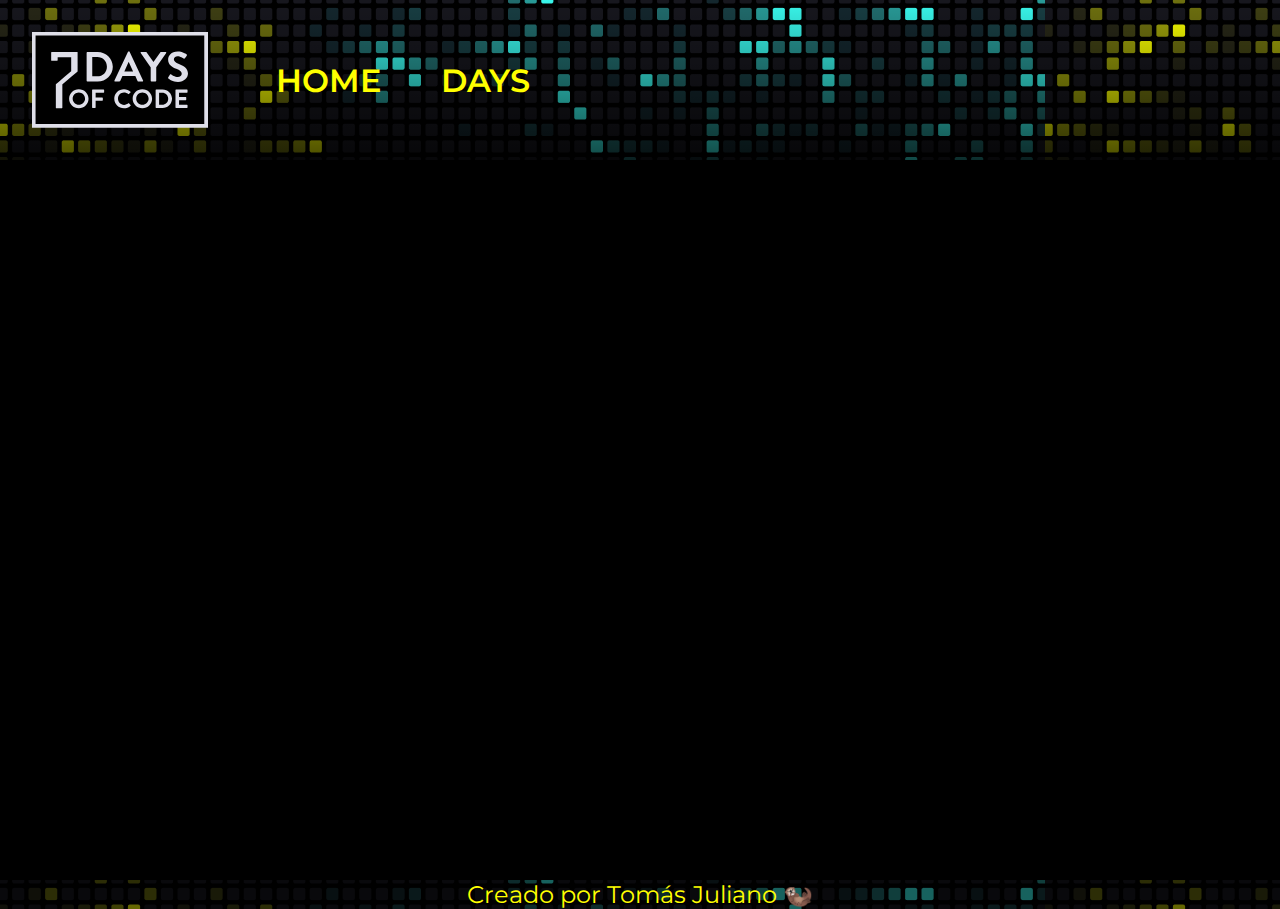
==== pages/day1.html @ c91eee8f "Add css, img and pages folder. Create day1.html and day2.html" ====
<!DOCTYPE html>
<html lang="es">
<head>
    <meta charset="UTF-8">
    <meta name="viewport" content="width=device-width, initial-scale=1.0">
    <title>#7DaysOfCode | Day 1</title>
    <link rel="stylesheet" href="/css/style.css">
</head>
<body>
    <header class="header">
        <img class="header__logo" src="/img/7daysofcode-logo.svg" alt="Logo 7 Days of code.">
        <nav class="header__menu">
            <ul class="header__menu__horizontal">
                <li><a href="/index.html">HOME</a></li>
                <li>
                    <a href="#">DAYS</a>
                    <ul class="header__menu__vertical">
                        <li><a href="/pages/day1.html">#Day1</a></li>
                        <li><a href="/pages/day2.html">#Day2</a></li>
                        <li><a href="/pages/day3.html">#Day3</a></li>
                        <li><a href="/pages/day4.html">#Day4</a></li>
                        <li><a href="/pages/day5.html">#Day5</a></li>
                        <li><a href="/pages/day6.html">#Day6</a></li>
                        <li><a href="/pages/day7.html">#Day7</a></li>
                    </ul>
                </li>
            </ul>
        </nav>
    </header>
    <main class="main">
        
    </main>
    <footer class="footer">
        <p class="footer__text">Creado por Tomás Juliano 🦦</p>
    </footer>
    
</body>
<script src="scripts/app-day1.js"></script>
</html>
---- css/style.css ----
@import url('https://fonts.googleapis.com/css2?family=Krona+One&family=Montserrat:ital,wght@0,100..900;1,100..900&display=swap');

*{
    margin: 0%;
    padding: 0%;
}

body{
    min-height: 100vh;
    box-sizing: border-box;
    background-color: black;
    font-family: Arial, sans-serif;
    display: flex;
    flex-direction: column;
    align-items: center;
    flex: 1;
}

/* -------------------------------- HEADER -------------------------------- */
.header{
    width: 100%;
    height: 8%;
    background-image: linear-gradient(transparent, rgba(0, 0, 0, 0.7)), url('/img/7daysofcode-background.png');
    background-size: auto;
    display: flex;
    flex-direction: row;
    font-family: "Montserrat", sans-serif;
    font-weight: 600;
}

.header__logo{
    padding: 2rem;
    height: 6rem;
    width: auto;
}

.header__menu{
    display: flex;
    justify-content: center;
    align-items: center;
    max-width: 900px;
    font-size: 2rem;
    padding: 1rem;
    color: yellow;
}

.header__menu__horizontal{
    list-style: none;
    display: flex;
    justify-content: space-around;
    gap: 20px;
}

.header__menu__horizontal > li > a{
    display: block;
    padding: 15px 20px;
    gap: 10px;
    color: yellow;
    text-decoration: none;
}

.header__menu__horizontal > li:hover .header__menu__vertical{
    display: inline;
    box-shadow: 1px 1px 5px yellow;
    border-radius: 10px;
    border-style: solid;
    border-color: yellow;
}

.header__menu__horizontal > li > a:hover{
    text-shadow: 1px 1px 4px yellow;
}

.header__menu__vertical{
    position: absolute;
    display: none;
    list-style: none;
    width: 200px;
    background-color: rgba(0, 0, 0, 0.5);
}

.header__menu__vertical > li > a{
    display: block;
    gap: 10px;
    color: yellow;
    text-decoration: none;
}

.header__menu__vertical > li:hover{
    background-color: rgba(255, 255, 0, 0.282);
}
/* -------------------------------- MAIN -------------------------------- */

.main{
    width: 100%;
    height: 80vh;
    align-items: center;
    justify-content: center;
    font-family: "Montserrat", sans-serif;
}

.main__titulo{
    color: yellow;
    font-size: 3.5rem;
    text-align: center;
    padding: 1rem;
}

.main__day__container{
    width: 80%;
    height: 80%;
    margin: auto;
    display: flex;
    flex-wrap: wrap;
    justify-content: center;
    gap: 2rem;
    border: 0.5rem;
    border-style: solid;
    border-color: yellow;
}

.main__day__container__content{
    display: flex;
    flex-direction: column;
    align-items: center;
    justify-content: center;
}

.main__day__container__content__day__text{
    color: yellow;
    font-size: 2rem;
    text-align: center;
    padding: 0.5rem;
}

.main__day__container__content__day__description{
    color: white;
    font-size: 1.5rem;
    padding-bottom: 0.5rem;
    text-align: center;
}

.main__day__container__content__buttons{
    width: 100%;
    display: flex;
    justify-content: center;
    align-items: center;
    gap: 1rem;
}

.main__day__container__content__button{
    display: flex;
    justify-content: center;
    align-items: center;
    width: 50%;
    height: 50%;
    padding: 0.5rem;
    background-color: black;
    border: yellow solid 0.2rem;
    border-radius: 1rem;
    color: yellow;
    font-size: 2rem;
    font-weight: 400;
    text-decoration: none;
}

#resolucion{
    background-color: yellow;
    color: black;
    font-weight: 500;
}

.main__day__container__content__button:hover{
    box-shadow: 1px 1px 5px #ffff00;
}

/* -------------------------------- FOOTER -------------------------------- */

.footer{
    width: 100%;
    height: 5%;
    background-image: url('/img/7daysofcode-background.png');
    background-color: rgba(0, 0, 0, 0.6);
    background-blend-mode: darken;
    background-size: auto;
    align-items: center;
    justify-content: center;

}

.footer__text{
    font-family: "Montserrat", sans-serif;
    font-size: 1.5rem;
    font-weight: 400;
    color: yellow;
    text-align: center;
}
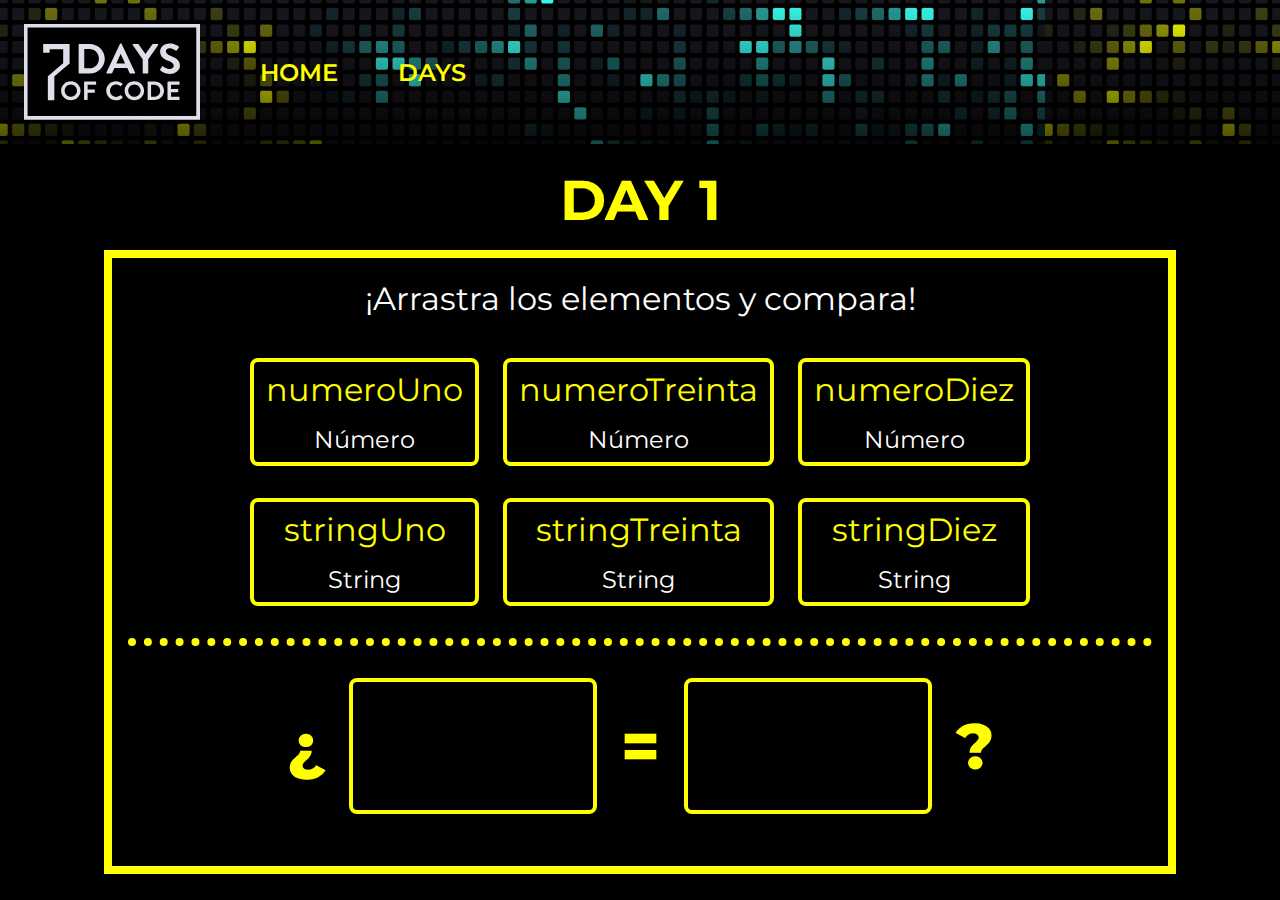
==== commit bb5f3354: "Finished Day 1." ====
--- a/pages/day1.html
+++ b/pages/day1.html
@@ -5,6 +5,7 @@
     <meta name="viewport" content="width=device-width, initial-scale=1.0">
     <title>#7DaysOfCode | Day 1</title>
     <link rel="stylesheet" href="/css/style.css">
+    <link rel="stylesheet" href="/css/style-day1.css">
 </head>
 <body>
     <header class="header">
@@ -27,13 +28,55 @@
             </ul>
         </nav>
     </header>
-    <main class="main">
-        
+    <main class="main" id="main__day1">
+        <h1 class="main__titulo">DAY 1</h1>
+        <div class="main__day1__container">
+            <div class="main__day1__text" id="texto_inicial">¡Arrastra los elementos y compara!</div>
+            <div class="main__variables">
+                <div class="variable__comparacion">
+                    <div class="main__variable" draggable="true" id="numeroUno" data-name="uno" data-type="numero">
+                        <p class="main__variable__nombre" id="numeroUn-nombre">numeroUno</p>
+                        <p class="main__variable__tipo" id="numeroUn-tipo">Número</p>
+                    </div>
+                    <div class="main__variable" draggable="true" id="stringUno" data-name="uno" data-type="string">
+                        <p class="main__variable__nombre" id="stringUn-nombre">stringUno</p>
+                        <p class="main__variable__tipo" id="stringUn-tipo">String</p>
+                    </div>
+                </div>
+                <div class="variable__comparacion">
+                    <div class="main__variable" draggable="true" id="numeroTreinta" data-name="treinta" data-type="numero">
+                        <p class="main__variable__nombre" id="numeroTreinta-nombre">numeroTreinta</p>
+                        <p class="main__variable__tipo" id="numeroTreinta-tipo">Número</p>
+                    </div>
+                    <div class="main__variable" draggable="true" id="stringTreinta" data-name="treinta" data-type="string">
+                        <p class="main__variable__nombre" id="stringTreinta-nombre">stringTreinta</p>
+                        <p class="main__variable__tipo" id="stringTreinta-tipo">String</p>
+                    </div>
+                </div>
+                <div class="variable__comparacion">
+                    <div class="main__variable" draggable="true" id="numeroDiez" data-name="diez" data-type="numero">
+                        <p class="main__variable__nombre" id="numeroDiez-nombre">numeroDiez</p>
+                        <p class="main__variable__tipo" id="numeroDiez-tipo">Número</p>
+                    </div>
+                    <div class="main__variable" draggable="true" id="stringDiez" data-name="diez" data-type="string">
+                        <p class="main__variable__nombre" id="stringDiez-nombre">stringDiez</p>
+                        <p class="main__variable__tipo" id="stringDiez-tipo">String</p>
+                    </div>
+                </div>
+            </div>
+            <div class="main__day1__separador"></div>
+            <div class="main__day1__comparador">
+                <div class="main__day1__dropzones">
+                    <div class="main__day1__text" id="¿">¿</div>
+                    <div class="main__dropzone" id="dropA"></div>
+                    <div class="main__day1__text">=</div>
+                    <div class="main__dropzone" id="dropB"></div>
+                    <div class="main__day1__text" id="?">?</div>
+                </div>
+                <div class="main__day1__text" id="respuesta_comparacion"></div>
+            </div>
+        </div>
     </main>
-    <footer class="footer">
-        <p class="footer__text">Creado por Tomás Juliano 🦦</p>
-    </footer>
-    
 </body>
-<script src="scripts/app-day1.js"></script>
+<script src="/js/app-day1.js"></script>
 </html>--- a/css/style.css
+++ b/css/style.css
@@ -19,7 +19,7 @@
 /* -------------------------------- HEADER -------------------------------- */
 .header{
     width: 100%;
-    height: 8%;
+    height: 10%;
     background-image: linear-gradient(transparent, rgba(0, 0, 0, 0.7)), url('/img/7daysofcode-background.png');
     background-size: auto;
     display: flex;
@@ -29,7 +29,7 @@
 }
 
 .header__logo{
-    padding: 2rem;
+    padding: 1.5rem;
     height: 6rem;
     width: auto;
 }
@@ -39,7 +39,7 @@
     justify-content: center;
     align-items: center;
     max-width: 900px;
-    font-size: 2rem;
+    font-size: 1.5rem;
     padding: 1rem;
     color: yellow;
 }
@@ -95,7 +95,6 @@
     width: 100%;
     height: 80vh;
     align-items: center;
-    justify-content: center;
     font-family: "Montserrat", sans-serif;
 }
 
@@ -109,14 +108,12 @@
 .main__day__container{
     width: 80%;
     height: 80%;
-    margin: auto;
+    margin: 0rem 11.5rem 0rem 11.5rem;
+    gap: 2rem;
     display: flex;
     flex-wrap: wrap;
     justify-content: center;
-    gap: 2rem;
-    border: 0.5rem;
-    border-style: solid;
-    border-color: yellow;
+    border: 0.5rem solid yellow;
 }
 
 .main__day__container__content{
--- a/css/style-day1.css
+++ b/css/style-day1.css
@@ -0,0 +1,125 @@
+#main__day1{
+    width: 100%;
+    height: 80vh;
+    padding: 0.5rem 0rem 0.5rem 0rem;
+    display: flex;
+    flex-direction: column;
+    align-items: center;
+    justify-content: center;
+}
+
+.main__day1__container{
+    width: 80%;
+    height: 80%;
+    margin: 0rem 11.5rem 0rem 11.5rem;
+    padding: 1rem;
+    gap: 2rem;
+    display: flex;
+    flex-direction: column;
+    align-items: center;
+    justify-content: center;
+    border: 0.5rem solid yellow;
+}
+
+.main__variables{
+    display: flex;
+    flex-wrap: wrap;
+    justify-content: center;
+    align-items: center;
+    gap: 2rem;
+}
+
+.variable__comparacion{
+    display: flex;
+    flex-direction: column;
+    justify-content: center;
+    align-items: center;
+    gap: 2rem;
+}
+
+.main__variable{
+    width: 100%;
+    height: fit-content;
+    display: flex;
+    flex-direction: column;
+    justify-content: center;
+    align-items: center;
+    border: 0.25rem solid yellow;
+    border-radius: 0.5rem;
+    cursor: grab;
+}
+
+.main__variable__nombre{
+    color: yellow;
+    font-size: 2rem;
+    padding: 0.5rem;
+}
+
+.main__variable__tipo{
+    color: white;
+    font-size: 1.5rem;
+    padding: 0.5rem;
+}
+
+.main__day1__separador{
+    width: 100%;
+    height: auto;
+    border-bottom: 0.5rem dotted yellow;
+}
+
+.main__day1__comparador{
+    width: 100%;
+    height: 100%;
+    display: flex;
+    flex-direction: column;
+    justify-content: center;
+    align-items: center;
+    gap: 1.5rem;
+}
+
+.main__day1__dropzones{
+    width: 100%;
+    height: 40%;
+    display: flex;
+    flex-direction: row;
+    justify-content: center;
+    align-items: center;
+    gap: 1rem;
+}
+
+.main__dropzone{
+    width: 14rem;
+    height: 7rem;
+    padding: 0.50rem;
+    border: 0.25rem solid yellow;
+    border-radius: 0.5rem;
+}
+
+.main__dropzone:has(.dropped){
+    width: fit-content;
+    height: 7rem;
+    .main__variable{
+        width: auto;
+        height: auto;
+    }
+}
+
+.main__day1__text{
+    color: yellow;
+    font-size: 4rem;
+    font-weight: 800;
+    padding: 0.5rem;
+}
+
+#texto_inicial{
+    color: white;
+    font-size: 2rem;
+    font-weight: 400;
+}
+
+#respuesta_comparacion{
+    display: flex;
+    color: white;
+    font-size: 2rem;
+    font-weight: 400;
+}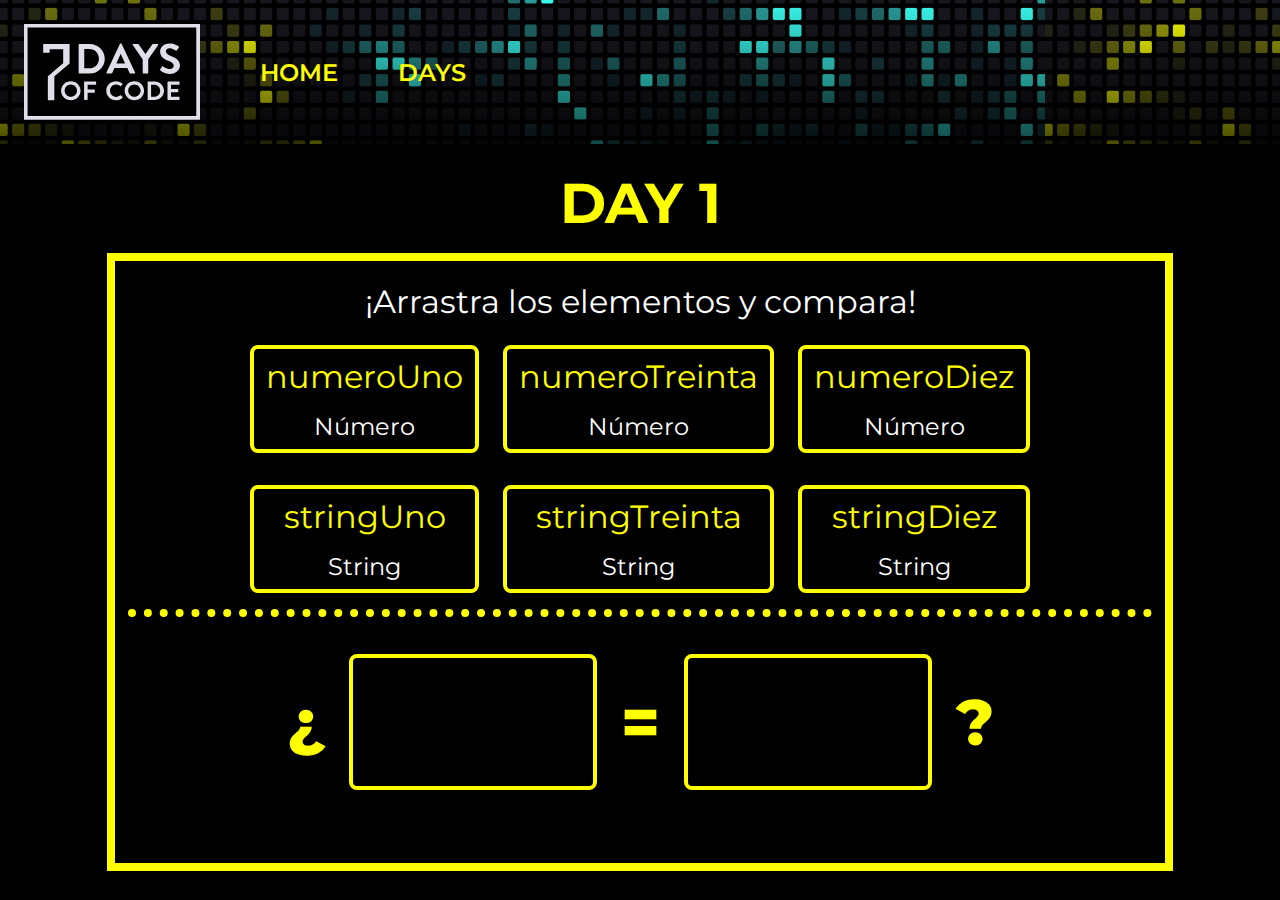
==== commit 4a0c8386: "Finished Day 5." ====
--- a/pages/day1.html
+++ b/pages/day1.html
@@ -4,6 +4,7 @@
     <meta charset="UTF-8">
     <meta name="viewport" content="width=device-width, initial-scale=1.0">
     <title>#7DaysOfCode | Day 1</title>
+    <link rel="shortcut icon" href="/img/favicon-7daysofcode.ico" type="image/x-icon">
     <link rel="stylesheet" href="/css/style.css">
     <link rel="stylesheet" href="/css/style-day1.css">
 </head>
--- a/css/style.css
+++ b/css/style.css
@@ -13,6 +13,7 @@
     display: flex;
     flex-direction: column;
     align-items: center;
+    justify-content: flex-start;
     flex: 1;
 }
 
@@ -69,6 +70,7 @@
 
 .header__menu__horizontal > li > a:hover{
     text-shadow: 1px 1px 4px yellow;
+    transition: 0.15s;
 }
 
 .header__menu__vertical{
@@ -88,21 +90,28 @@
 
 .header__menu__vertical > li:hover{
     background-color: rgba(255, 255, 0, 0.282);
+    transition: 0.15s;
 }
 /* -------------------------------- MAIN -------------------------------- */
 
 .main{
     width: 100%;
     height: 80vh;
-    align-items: center;
+    display: flex;
+    padding: 0.5rem 0rem .5rem 0rem;
+    justify-content: center;
+    align-items: center;
+    flex-direction: column;
     font-family: "Montserrat", sans-serif;
 }
 
 .main__titulo{
     color: yellow;
+    font-family: "Montserrat", sans-serif;
     font-size: 3.5rem;
     text-align: center;
     padding: 1rem;
+    cursor: default;
 }
 
 .main__day__container{
@@ -128,6 +137,7 @@
     font-size: 2rem;
     text-align: center;
     padding: 0.5rem;
+    cursor: default;
 }
 
 .main__day__container__content__day__description{
@@ -135,6 +145,7 @@
     font-size: 1.5rem;
     padding-bottom: 0.5rem;
     text-align: center;
+    cursor: default;
 }
 
 .main__day__container__content__buttons{
@@ -168,8 +179,48 @@
 }
 
 .main__day__container__content__button:hover{
-    box-shadow: 1px 1px 5px #ffff00;
-}
+    box-shadow: 0px 0px 5px yellow;
+    transform: scale(1.1);
+    transition: 0.5s;
+    cursor: pointer;
+}
+.main__day__container__content__button:not(:hover){
+    transform: scale(1);
+    transition: 0.5s;
+}
+
+.main__day__input{
+    box-shadow: inset #abacaf 0 0 0 2px;
+    border: 0;
+    background: rgba(0, 0, 0, 0);
+    appearance: none;
+    width: 25%;
+    position: relative;
+    border-radius: 3px;
+    padding: 9px 12px;
+    line-height: 1.4;
+    color: white;
+    font-size: 2rem;
+    font-weight: 400;
+    height: 2.5rem;
+    transition: all .2s ease;
+}
+.main__day__input:hover{
+    box-shadow: 0 0 0 0 #242424 inset, yellow 0 0 0 2px;
+}
+.main__day__input:focus{
+    background: #242424;
+    outline: 0;
+    box-shadow: 0 0 0 0 #fff inset, yellow 0 0 0 3px;
+}
+.main__day__input:disabled:hover {
+    cursor: default;
+    background-color: inherit;
+    border-color: inherit;
+    box-shadow: inherit;
+    opacity: 1;
+}
+
 
 /* -------------------------------- FOOTER -------------------------------- */
 
@@ -191,4 +242,5 @@
     font-weight: 400;
     color: yellow;
     text-align: center;
+    cursor: default;
 }--- a/css/style-day1.css
+++ b/css/style-day1.css
@@ -12,12 +12,12 @@
     width: 80%;
     height: 80%;
     margin: 0rem 11.5rem 0rem 11.5rem;
-    padding: 1rem;
-    gap: 2rem;
+    padding: 1%;
+    gap: 1rem;
     display: flex;
     flex-direction: column;
+    justify-content: center;
     align-items: center;
-    justify-content: center;
     border: 0.5rem solid yellow;
 }
 
@@ -48,6 +48,10 @@
     border-radius: 0.5rem;
     cursor: grab;
 }
+
+.dragging {
+    cursor: grabbing !important; /* Cursor mientras se arrastra */
+  }
 
 .main__variable__nombre{
     color: yellow;
@@ -109,6 +113,7 @@
     font-size: 4rem;
     font-weight: 800;
     padding: 0.5rem;
+    cursor: default;
 }
 
 #texto_inicial{
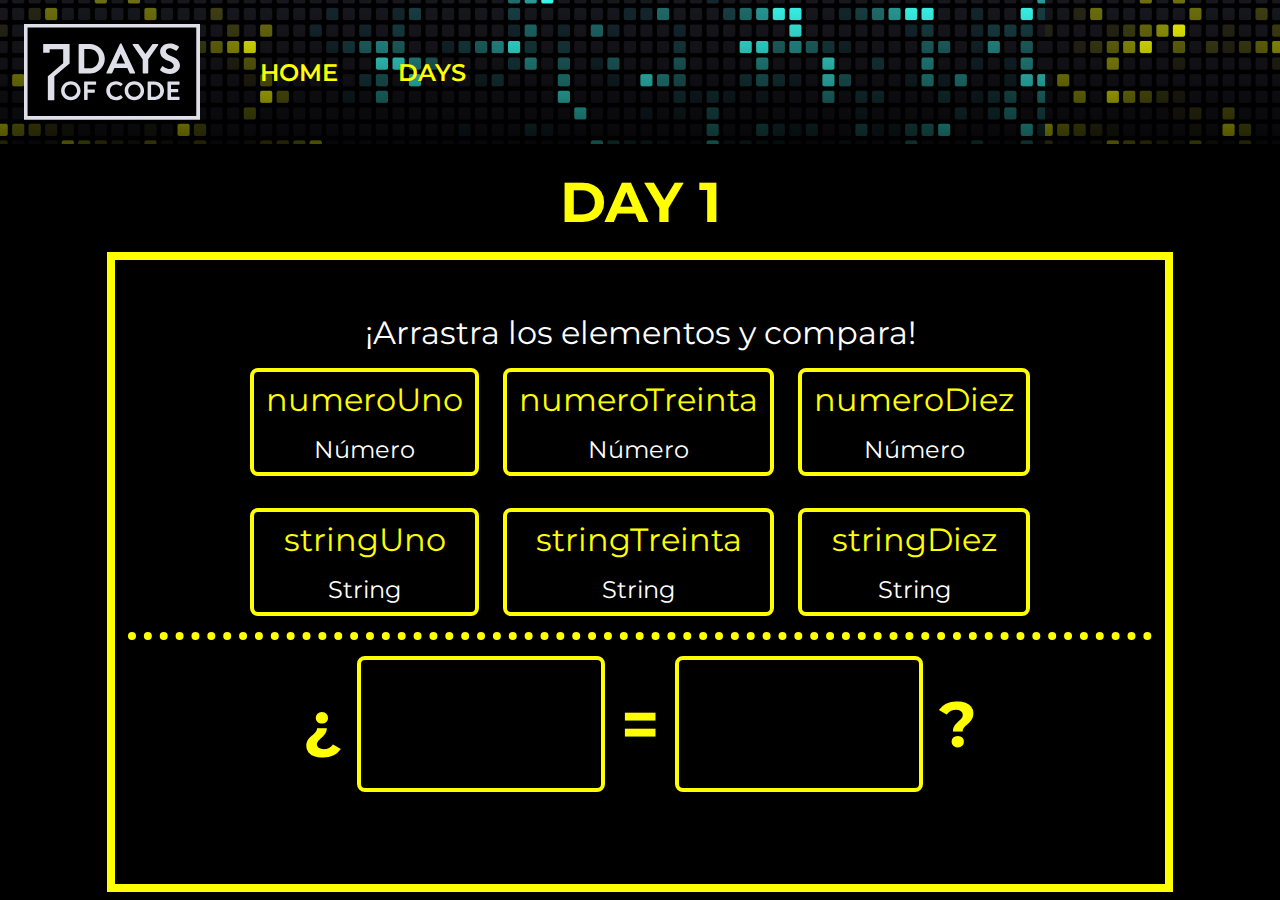
==== commit 8f5b92de: "Finished Day 6." ====
--- a/pages/day1.html
+++ b/pages/day1.html
@@ -31,50 +31,50 @@
     </header>
     <main class="main" id="main__day1">
         <h1 class="main__titulo">DAY 1</h1>
-        <div class="main__day1__container">
-            <div class="main__day1__text" id="texto_inicial">¡Arrastra los elementos y compara!</div>
-            <div class="main__variables">
+        <div class="main__day__container">
+            <div class="main__texto" id="texto_inicial">¡Arrastra los elementos y compara!</div>
+            <div class="main__variables__container">
                 <div class="variable__comparacion">
-                    <div class="main__variable" draggable="true" id="numeroUno" data-name="uno" data-type="numero">
-                        <p class="main__variable__nombre" id="numeroUn-nombre">numeroUno</p>
-                        <p class="main__variable__tipo" id="numeroUn-tipo">Número</p>
+                    <div class="variable__container" draggable="true" id="numeroUno" data-name="uno" data-type="numero">
+                        <p class="main__texto variable_nombre" id="numeroUn-nombre">numeroUno</p>
+                        <p class="main__texto variable_tipo" id="numeroUn-tipo">Número</p>
                     </div>
-                    <div class="main__variable" draggable="true" id="stringUno" data-name="uno" data-type="string">
-                        <p class="main__variable__nombre" id="stringUn-nombre">stringUno</p>
-                        <p class="main__variable__tipo" id="stringUn-tipo">String</p>
+                    <div class="variable__container" draggable="true" id="stringUno" data-name="uno" data-type="string">
+                        <p class="main__texto variable_nombre" id="stringUn-nombre">stringUno</p>
+                        <p class="main__texto variable_tipo" id="stringUn-tipo">String</p>
                     </div>
                 </div>
                 <div class="variable__comparacion">
-                    <div class="main__variable" draggable="true" id="numeroTreinta" data-name="treinta" data-type="numero">
-                        <p class="main__variable__nombre" id="numeroTreinta-nombre">numeroTreinta</p>
-                        <p class="main__variable__tipo" id="numeroTreinta-tipo">Número</p>
+                    <div class="variable__container" draggable="true" id="numeroTreinta" data-name="treinta" data-type="numero">
+                        <p class="main__texto variable_nombre" id="numeroTreinta-nombre">numeroTreinta</p>
+                        <p class="main__texto variable_tipo" id="numeroTreinta-tipo">Número</p>
                     </div>
-                    <div class="main__variable" draggable="true" id="stringTreinta" data-name="treinta" data-type="string">
-                        <p class="main__variable__nombre" id="stringTreinta-nombre">stringTreinta</p>
-                        <p class="main__variable__tipo" id="stringTreinta-tipo">String</p>
+                    <div class="variable__container" draggable="true" id="stringTreinta" data-name="treinta" data-type="string">
+                        <p class="main__texto variable_nombre" id="stringTreinta-nombre">stringTreinta</p>
+                        <p class="main__texto variable_tipo" id="stringTreinta-tipo">String</p>
                     </div>
                 </div>
                 <div class="variable__comparacion">
-                    <div class="main__variable" draggable="true" id="numeroDiez" data-name="diez" data-type="numero">
-                        <p class="main__variable__nombre" id="numeroDiez-nombre">numeroDiez</p>
-                        <p class="main__variable__tipo" id="numeroDiez-tipo">Número</p>
+                    <div class="variable__container" draggable="true" id="numeroDiez" data-name="diez" data-type="numero">
+                        <p class="main__texto variable_nombre" id="numeroDiez-nombre">numeroDiez</p>
+                        <p class="main__texto variable_tipo" id="numeroDiez-tipo">Número</p>
                     </div>
-                    <div class="main__variable" draggable="true" id="stringDiez" data-name="diez" data-type="string">
-                        <p class="main__variable__nombre" id="stringDiez-nombre">stringDiez</p>
-                        <p class="main__variable__tipo" id="stringDiez-tipo">String</p>
+                    <div class="variable__container" draggable="true" id="stringDiez" data-name="diez" data-type="string">
+                        <p class="main__texto variable_nombre" id="stringDiez-nombre">stringDiez</p>
+                        <p class="main__texto variable_tipo" id="stringDiez-tipo">String</p>
                     </div>
                 </div>
             </div>
-            <div class="main__day1__separador"></div>
+            <div class="main__separador"></div>
             <div class="main__day1__comparador">
                 <div class="main__day1__dropzones">
-                    <div class="main__day1__text" id="¿">¿</div>
+                    <div class="main__texto texto_signo" id="¿">¿</div>
                     <div class="main__dropzone" id="dropA"></div>
-                    <div class="main__day1__text">=</div>
+                    <div class="main__texto texto_signo">=</div>
                     <div class="main__dropzone" id="dropB"></div>
-                    <div class="main__day1__text" id="?">?</div>
+                    <div class="main__texto texto_signo" id="?">?</div>
                 </div>
-                <div class="main__day1__text" id="respuesta_comparacion"></div>
+                <div class="main__texto" id="respuesta_comparacion"></div>
             </div>
         </div>
     </main>
--- a/css/style.css
+++ b/css/style.css
@@ -96,7 +96,8 @@
 
 .main{
     width: 100%;
-    height: 80vh;
+    height: auto;
+    flex: 1;
     display: flex;
     padding: 0.5rem 0rem .5rem 0rem;
     justify-content: center;
@@ -112,16 +113,39 @@
     text-align: center;
     padding: 1rem;
     cursor: default;
+}
+
+.main__texto{
+    color: white;
+    font-family: "Montserrat", sans-serif;
+    font-size: 2rem;
+    text-align: center;
+    cursor: default;
+}
+
+.main__index__container{
+    width: 80%;
+    min-height: 80%;
+    flex: 1;
+    margin: 0rem 11.5rem 0rem 11.5rem;
+    gap: 2rem;
+    display: flex;
+    flex-wrap: wrap;
+    justify-content: center;
+    border: 0.5rem solid yellow;
 }
 
 .main__day__container{
     width: 80%;
-    height: 80%;
+    height: auto;
+    flex: 1;
     margin: 0rem 11.5rem 0rem 11.5rem;
-    gap: 2rem;
-    display: flex;
-    flex-wrap: wrap;
-    justify-content: center;
+    padding: 1%;
+    gap: 1rem;
+    display: flex;
+    flex-direction: column;
+    justify-content: center;
+    align-items: center;
     border: 0.5rem solid yellow;
 }
 
@@ -221,6 +245,11 @@
     opacity: 1;
 }
 
+.main__separador{
+    width: 100%;
+    height: auto;
+    border-bottom: 0.5rem dotted yellow;
+}
 
 /* -------------------------------- FOOTER -------------------------------- */
 
--- a/css/style-day1.css
+++ b/css/style-day1.css
@@ -8,20 +8,7 @@
     justify-content: center;
 }
 
-.main__day1__container{
-    width: 80%;
-    height: 80%;
-    margin: 0rem 11.5rem 0rem 11.5rem;
-    padding: 1%;
-    gap: 1rem;
-    display: flex;
-    flex-direction: column;
-    justify-content: center;
-    align-items: center;
-    border: 0.5rem solid yellow;
-}
-
-.main__variables{
+.main__variables__container{
     display: flex;
     flex-wrap: wrap;
     justify-content: center;
@@ -37,7 +24,7 @@
     gap: 2rem;
 }
 
-.main__variable{
+.variable__container{
     width: 100%;
     height: fit-content;
     display: flex;
@@ -53,22 +40,22 @@
     cursor: grabbing !important; /* Cursor mientras se arrastra */
   }
 
-.main__variable__nombre{
+.variable_nombre{
     color: yellow;
     font-size: 2rem;
     padding: 0.5rem;
 }
 
-.main__variable__tipo{
+.variable_tipo{
     color: white;
     font-size: 1.5rem;
     padding: 0.5rem;
 }
 
-.main__day1__separador{
-    width: 100%;
-    height: auto;
-    border-bottom: 0.5rem dotted yellow;
+.texto_signo{
+    color: yellow;
+    font-size: 4rem;
+    font-weight: bold;
 }
 
 .main__day1__comparador{
@@ -78,7 +65,7 @@
     flex-direction: column;
     justify-content: center;
     align-items: center;
-    gap: 1.5rem;
+    gap: 2.5rem;
 }
 
 .main__day1__dropzones{
@@ -102,29 +89,8 @@
 .main__dropzone:has(.dropped){
     width: fit-content;
     height: 7rem;
-    .main__variable{
+    .variable__container{
         width: auto;
         height: auto;
     }
-}
-
-.main__day1__text{
-    color: yellow;
-    font-size: 4rem;
-    font-weight: 800;
-    padding: 0.5rem;
-    cursor: default;
-}
-
-#texto_inicial{
-    color: white;
-    font-size: 2rem;
-    font-weight: 400;
-}
-
-#respuesta_comparacion{
-    display: flex;
-    color: white;
-    font-size: 2rem;
-    font-weight: 400;
 }